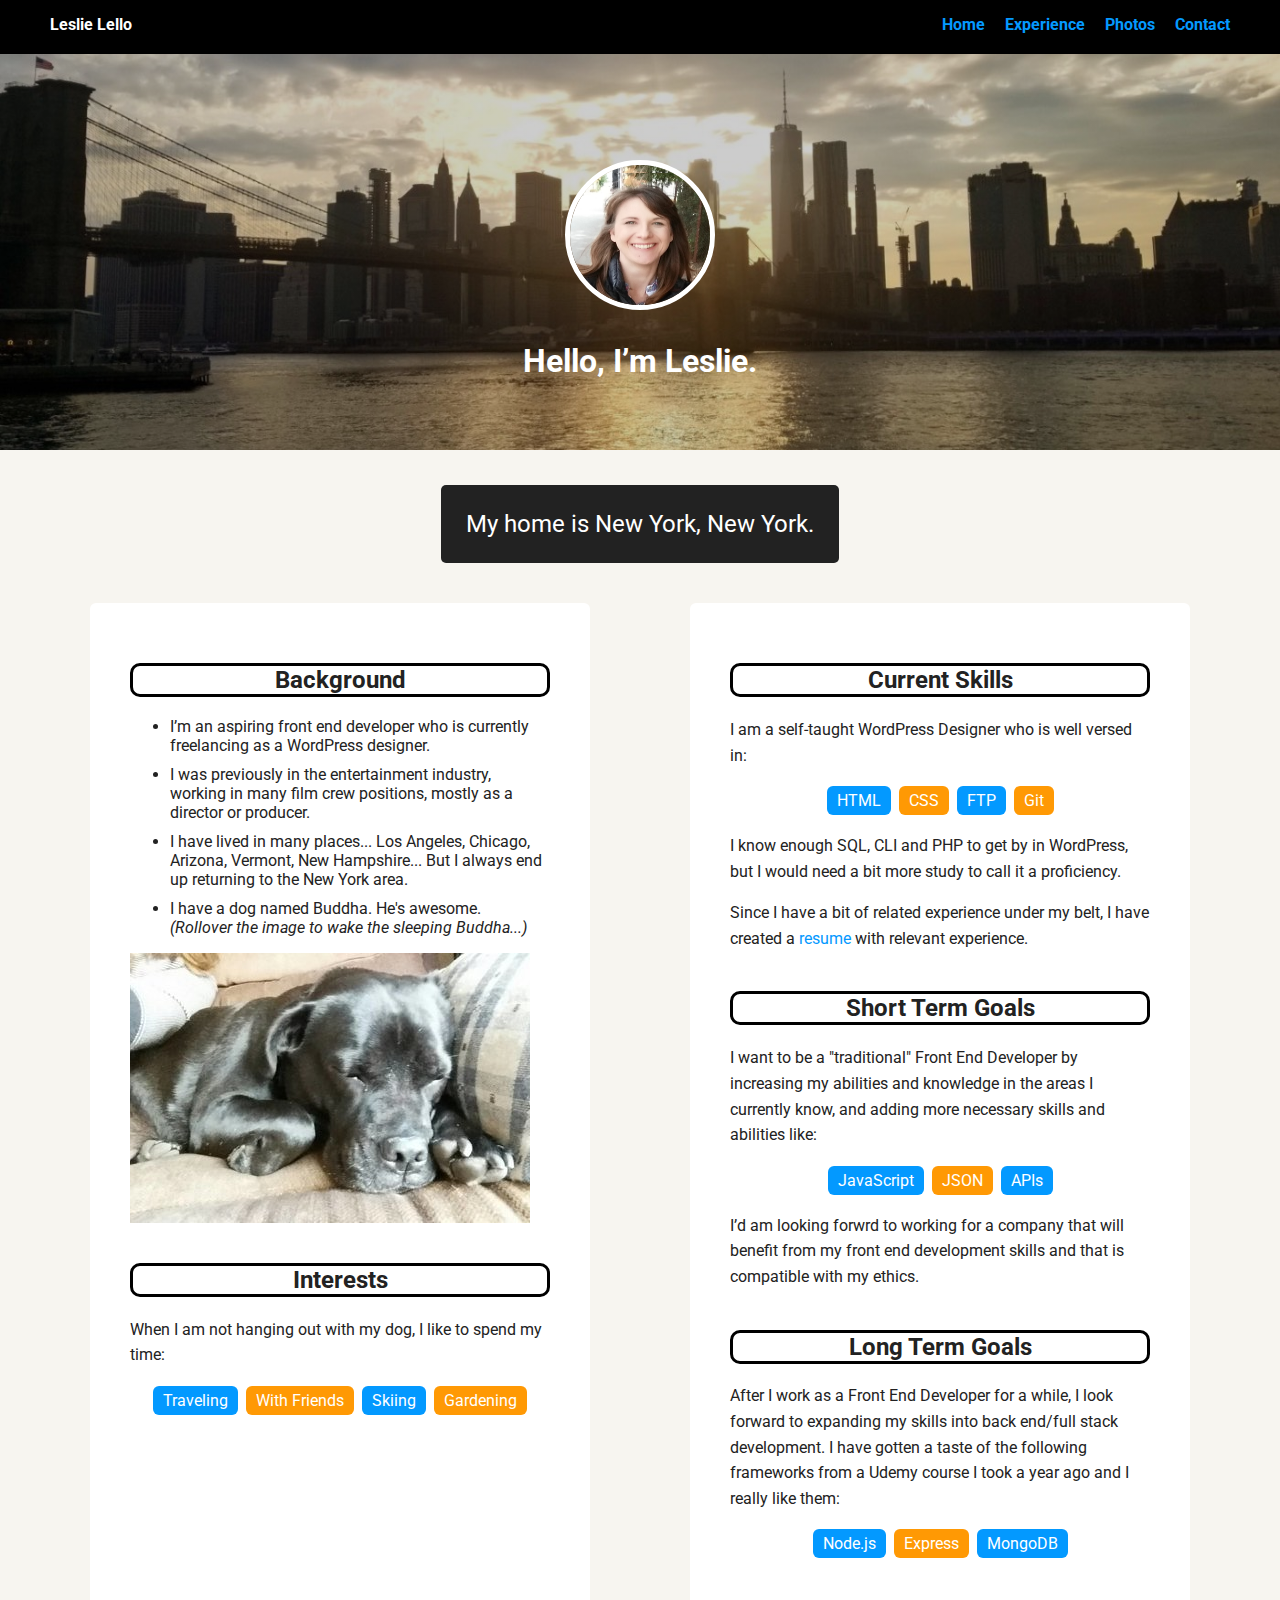
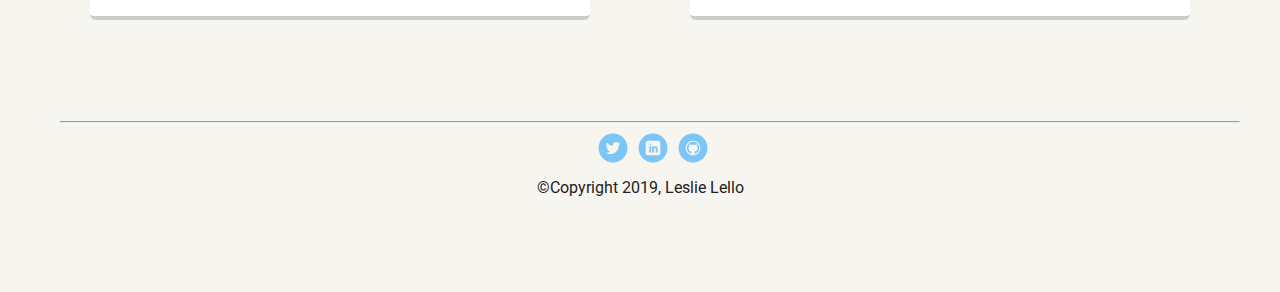
==== index.html @ 86c1a2fd "troubleshooting github/firefox spacing at top of page" ====
<!doctype html>
<html lang="en">
<head>
  <meta charset="utf-8">
  <title>Leslie Lello's Profile</title>
  <meta name="viewport" content="width=device-width, initial-scale=1.0">
  <link rel="stylesheet" href="styles.css">

<style type="text/css"> 
    @-moz-document url-prefix() { 
        .main-nav { 
            margin-top:40px; 
        } 
    } 
</style> <!--
code source: https://www.geeksforgeeks.org/targeting-only-firefox-with-css/ This did not fix extra space above nav bar in GitHub pages, but worked viewing page from local on Firefox. main-nav is positioned properly in Brave and Chrome without any extra code. Also tried Padding-Top.-->

  <link href="https://fonts.googleapis.com/css?family=Muli%7CRoboto:400,300,500,700,900" rel="stylesheet"></head>
  <body>

    <div class="main-nav">
        <ul class="nav">
          <li class="name">Leslie Lello</li>
          <li><a href="index.html">Home</a></li>
          <li><a href="resume.html">Experience</a></li>
          <li><a href="photos.html">Photos</a></li>
          <li><a href="contact.html">Contact</a></li>
        </ul>
    </div>

    <header>
      <img src="images/leslie_lello_headshot.jpg" alt="Picture of Leslie Lello" class="profile-image">
      <h1 class="tag name" id="hello">Hello, I’m Leslie.</h1>

    </header>
    <p class="tag location">My home is New York, New York.</p>
    <main class="flex">
      <div class="card">
        <h2 class="card-title">Background</h2>
        <ul>
          <li class="bg-list-item">I’m an aspiring front end developer who is currently freelancing as a WordPress designer.</li>
          <li class="bg-list-item">I was previously in the entertainment industry, working in many film crew positions, mostly as a director or producer.</li>
          <li class="bg-list-item">I have lived in many places... Los Angeles, Chicago, Arizona, Vermont, New Hampshire... But I always end up returning to the New York area.</li>
          <li class="bg-list-item">I have a dog named Buddha. He's awesome. <br><em>(Rollover the image to wake the sleeping Buddha...)</em></li>
        </ul>
          <!-- <img src="images/buddha_dog_20161110_115504.jpg" class="gallery-item swap-on-hover__front-image" alt="Sleeping Buddha the Dog" id="buddhadog"> -->
          <div class="gallery-item" id="buddhadog">
        </div>


       
        <h2 class="card-title">Interests</h2>
        <p>When I am not hanging out with my dog, I like to spend my time:</p>
        <ul class="skills">
          <li>Traveling</li>
          <li>With Friends</li>
          <li>Skiing</li>
          <li>Gardening</li>
        </ul>
      </div>


      <div class="card">
          <h2 class="card-title">Current Skills</h2>
          <p>I am a self-taught WordPress Designer who is well versed in:</p>
          <ul class="skills">
            <li>HTML</li>
            <li>CSS</li>
            <li>FTP</li>
            <li>Git</li>
          </ul>
          <p>I know enough SQL, CLI and PHP to get by in WordPress, but I would need a bit more study to call it a proficiency.</p>
          <p>Since I have a bit of related experience under my belt, I have created a <a href="resume.html">resume</a> with relevant experience.</p>

        <h2 class="card-title">Short Term Goals</h2>
        <p>I want to be a "traditional" Front End Developer by increasing my abilities and knowledge in the areas I currently know, and adding more necessary skills and abilities like:</p>
        <ul class="skills">
          <li>JavaScript</li>
          <li>JSON</li>
          <li>APIs</li>
        </ul>
        <p>I’d am looking forwrd to working for a company that will benefit from my front end development skills and that is compatible with my ethics.</p>

        <h2 class="card-title">Long Term Goals</h2>
        <p>After I work as a Front End Developer for a while, I look forward to expanding my skills into back end/full stack development. I have gotten a taste of the following frameworks from a Udemy course I took a year ago and I really like them:</p>
        <ul class="skills">
          <li>Node.js</li>
          <li>Express</li>
          <li>MongoDB</li>
        </ul>
      </div> 

    </main>
    <footer>
      <hr>
      <ul>
        <li><a href="http://twitter.com/leslielello" target="_blank" class="social twitter">Twitter</a></li>
        <li><a href="https://www.linkedin.com/in/leslielello/" target="_blank" class="social linkedin">LinkedIn</a></li>
        <li><a href="https://github.com/RoadDragon/" target="_blank" class="social github">Github</a></li>
      </ul>
      <p class="copyright">&copy;Copyright 2019, Leslie Lello</p>
    </footer>
  </body>
  </html>
---- styles.css ----
/* Global Layout Set-up */
* { 
  box-sizing: border-box;
}
  
body {
  margin: 0;
  padding: 0;
  text-align: center;
  font-family: 'Roboto', sans-serif;
  color: #222;
  background: #f7f5f0;
}
/* Link Styles */

a {
  text-decoration: none;
  color: #0499ff;
}
a:hover {
  color: #6633ff;
}

/* Section Styles */

.main-nav {
  width: 100%;
  background: black;
  min-height: 30px;
  padding: 10px;
  position: fixed;
  text-align: center;
}
.nav {
  display: flex;
  justify-content: space-around;
  font-weight: 700;
  list-style-type: none;
  margin: 0 auto;
  padding: 0;
}
.nav .name {
  display: none;
}
.nav li {
  padding: 5px 10px 10px 10px;
}
.nav a {
  transition: all .5s;
}
.nav a:hover {
  color: white
}

header {
  text-align: center;
  background: linear-gradient(0deg,rgba(0,0,0,0.2),rgba(0,0,0,0.2)), url('images/ManhattanSkylineFromBrooklyn_Fotor.jpg') no-repeat top center ;
  background-size: cover;
  overflow: hidden;
  padding-top: 60px;
}
/* Code Source for linear-gradient: https://stackoverflow.com/questions/36679649/how-to-add-a-color-overlay-to-a-background-image */

header {
  line-height: 1.5;
}
header .profile-image {
  margin-top: 100px;
  width: 150px;
  height: 150px;
  border-radius: 50%;
  border: 5px solid white;
  transition: all .5s;
}
header .profile-image:hover {
  transform: scale(1.2) rotate(360deg);
}
.tag {
  /* background-color: #efefef; */
  color: white;
  padding: 10px;
  border-radius: 5px;
  display: table;
  margin: 10px auto;
} 

/* 
#hello {
  border: #000000 3px solid;
} */

.bg-list-item {
  margin-bottom: 10px;
}

.location {
  background-color: #222;
  color: white;
  padding: 25px;
  margin-top: 35px;
  font-size: 1.5em;
}
.card {
  margin: 30px;
  padding: 20px 40px 40px;
  max-width: 500px;
  text-align: left;
  background: #fff;
  border-bottom: 4px solid #ccc;
  border-radius: 6px;
}
.card:hover {
  border-color: #ff99ff;
}

ul.skills {
  padding: 0;
  text-align: center;
}

.skills li {
  border-radius: 6px;
  display: inline-block;
  background: #ff9904;
  color: white;
  padding: 5px 10px;
  margin: 2px;
}

.skills li:nth-child(odd) {
  background: #0399ff;
}
#buddhadog{
  background: url(images/buddha_dog_20161110_115504.jpg) no-repeat;
  width: 436px;
  height: 270px;
}

#buddhadog:hover {
    background: url(images/20171030_120211-ANIMATION.gif) no-repeat;
    width: 360px;
    height: 640px;
}
/* Code Source for Rollover: https://stackoverflow.com/questions/15468037/basic-css-hover-image-swap */

.swap-on-hover__front-image{
  transition: opacity .5s linear;
  cursor: pointer;
  opacity: 0;
}

footer {
  width: 100%;
  min-height: 30px;
  padding: 20px 0 40px 20px;
}

footer .copyright {
  top: -8px;
  margin-right: 20px;
  font-size: .75em;
}

footer ul {
  list-style-type: none;
  margin: 0;
  padding: 0;
}

footer ul li {
  display: inline-block;
}

a.social {
  display: inline-block;
  text-indent: -9999px;
  margin-left: 5px;
  width: 30px;
  height: 30px;
  background-size: 30px 30px;
  opacity: .5;
  transition: all .25s;
}
a.twitter {
  background-image: url(images/twitter.svg);
}
a.linkedin {
  background-image: url(images/linkedin.svg);
}
a.github {
  background-image: url(images/github.svg);
}
a.social:hover {
  opacity: 1;
}
.clearfix {
  clear: both;
}

/* Styles for larger screens */
@media screen and (min-width: 720px) {
  
  .flex {
      display: flex;
      max-width: 1200px;
      justify-content: space-around;
      margin: 0 auto;
  }

  header {
    min-height: 450px;
  }

  .nav {
    max-width: 1200px;
  }

  .nav .name {
    display: block;
    margin-right: auto;
    color: white;
  }

  /* main {
    padding-top: 50px;
  } */

  main p {
    line-height: 1.6em;
  }

  footer {
    font-size: 1.3em;
    max-width: 1200px;
    margin: 40px auto;
  }

}

  h3 {
      color: maroon;
      letter-spacing: 2px;
      margin-top: 50px;
}

  .card-title {
      text-align: center;
      border: solid black 3px;
      border-radius: 10px;
      margin-top: 40px;
 
}


/* photos.html  */

.gallery-item {
  max-width: 400px; 
  padding: 10px;
 }
 
 .italic {
   font-style:italic;
 }


 /* resume.html */

#main-resume {
  padding-top: 0;
}

.resume-section-title {
  text-transform:uppercase;
}

#resume-head-text {
  margin-bottom: 50px;
}

aside {
  color: grey;
}
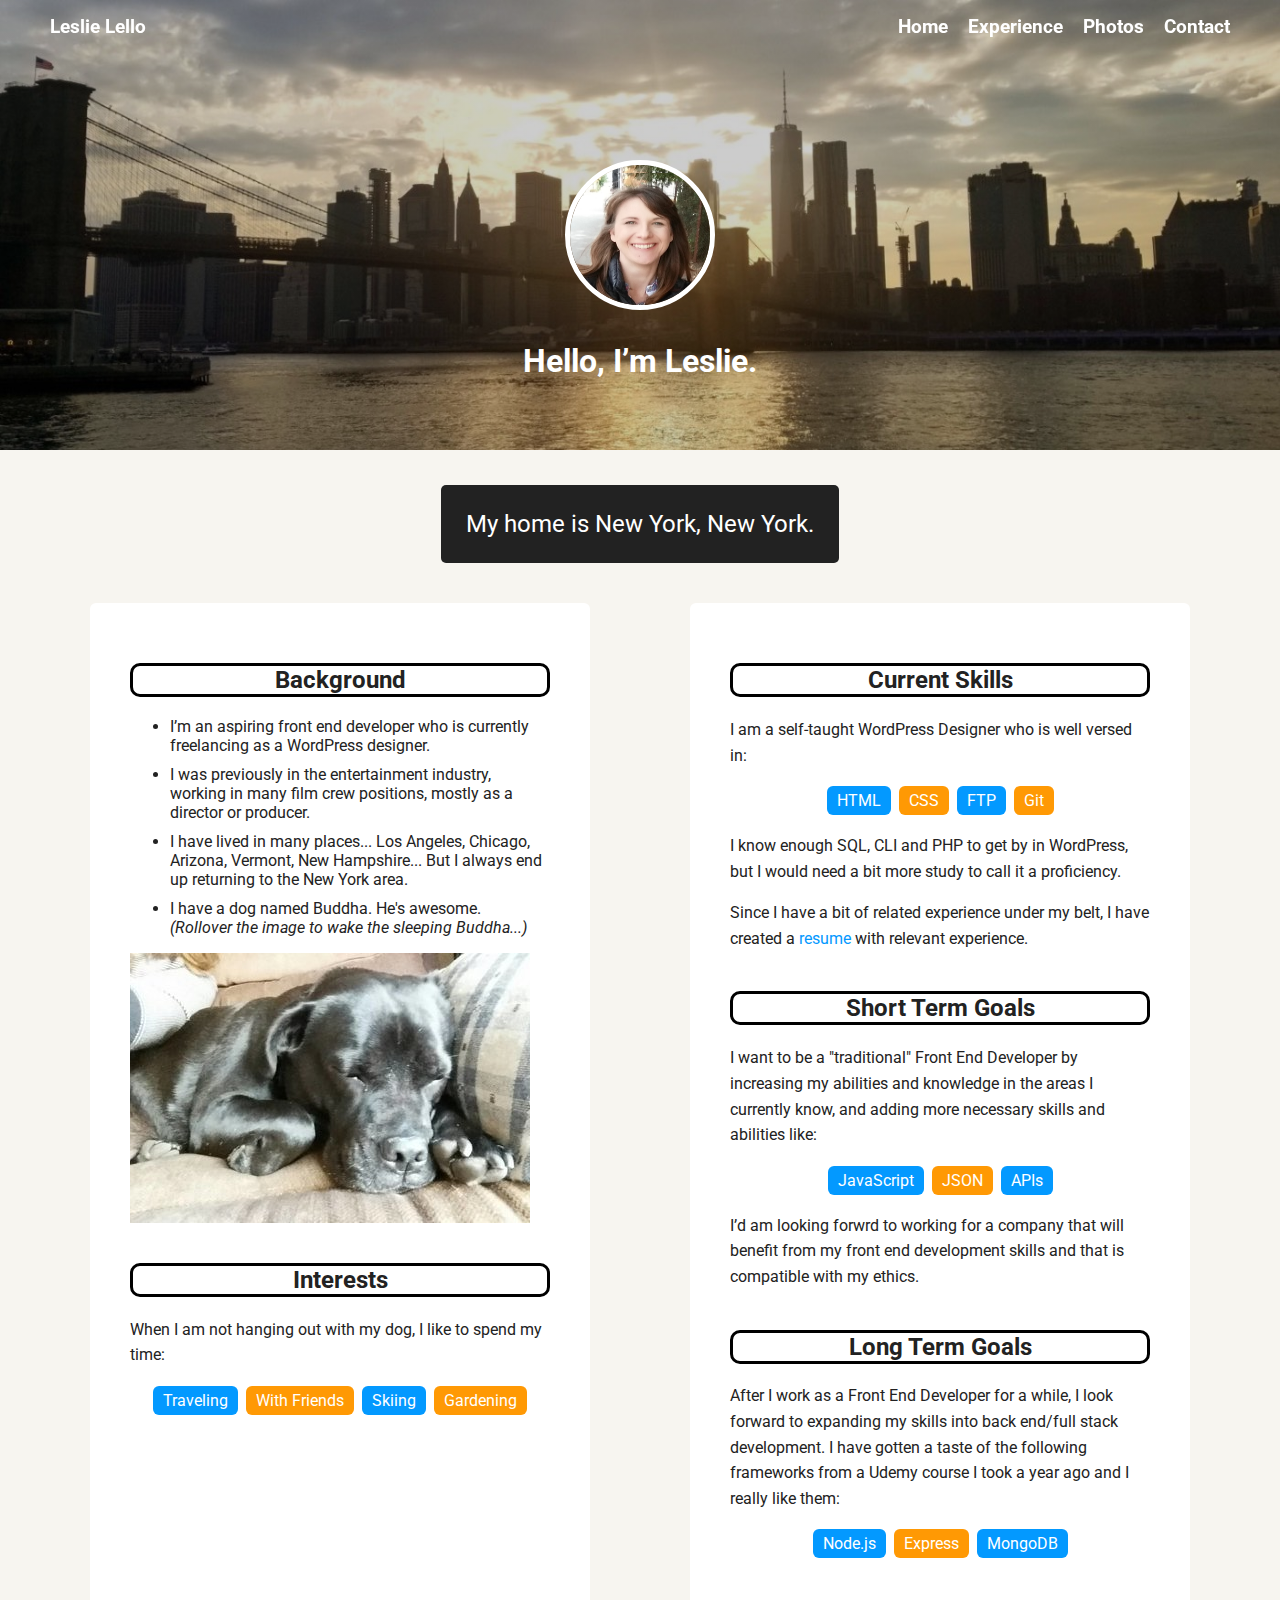
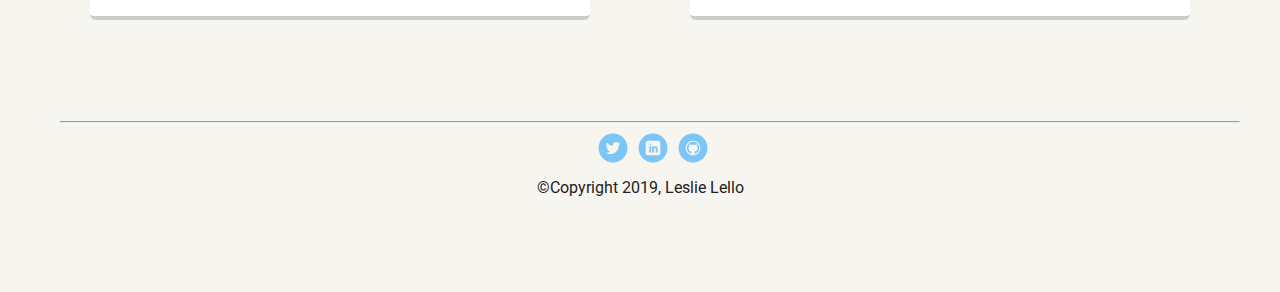
==== commit 12691ab4: "edit .nav on index.html" ====
--- a/index.html
+++ b/index.html
@@ -6,14 +6,14 @@
   <meta name="viewport" content="width=device-width, initial-scale=1.0">
   <link rel="stylesheet" href="styles.css">
 
-<style type="text/css"> 
+<!-- <style type="text/css"> 
     @-moz-document url-prefix() { 
-        .main-nav { 
-            margin-top:40px; 
+        div.main-nav { 
+            top:0; 
         } 
     } 
-</style> <!--
-code source: https://www.geeksforgeeks.org/targeting-only-firefox-with-css/ This did not fix extra space above nav bar in GitHub pages, but worked viewing page from local on Firefox. main-nav is positioned properly in Brave and Chrome without any extra code. Also tried Padding-Top.-->
+</style> 
+code source: https://www.geeksforgeeks.org/targeting-only-firefox-with-css/ This did not fix extra space above nav bar in GitHub pages, but worked viewing page from local on Firefox. main-nav is positioned properly in Brave and Chrome without any extra code. Also tried padding-top and margin-top. used both main-nav selector and div.main-nav selector.-->
 
   <link href="https://fonts.googleapis.com/css?family=Muli%7CRoboto:400,300,500,700,900" rel="stylesheet"></head>
   <body>
--- a/styles.css
+++ b/styles.css
@@ -18,14 +18,14 @@
   color: #0499ff;
 }
 a:hover {
-  color: #6633ff;
+  color: #ffbe33;
 }
 
 /* Section Styles */
 
 .main-nav {
   width: 100%;
-  background: black;
+  background: rgba(0,0,0,0);
   min-height: 30px;
   padding: 10px;
   position: fixed;
@@ -39,17 +39,25 @@
   margin: 0 auto;
   padding: 0;
 }
+
+.name {
+  color:black;
+}
+
 .nav .name {
   display: none;
+  font-size: 1.2em;
 }
 .nav li {
   padding: 5px 10px 10px 10px;
 }
 .nav a {
   transition: all .5s;
+  color: white;
+  font-size: 1.2em;
 }
 .nav a:hover {
-  color: white
+  color: #FF9904;
 }
 
 header {
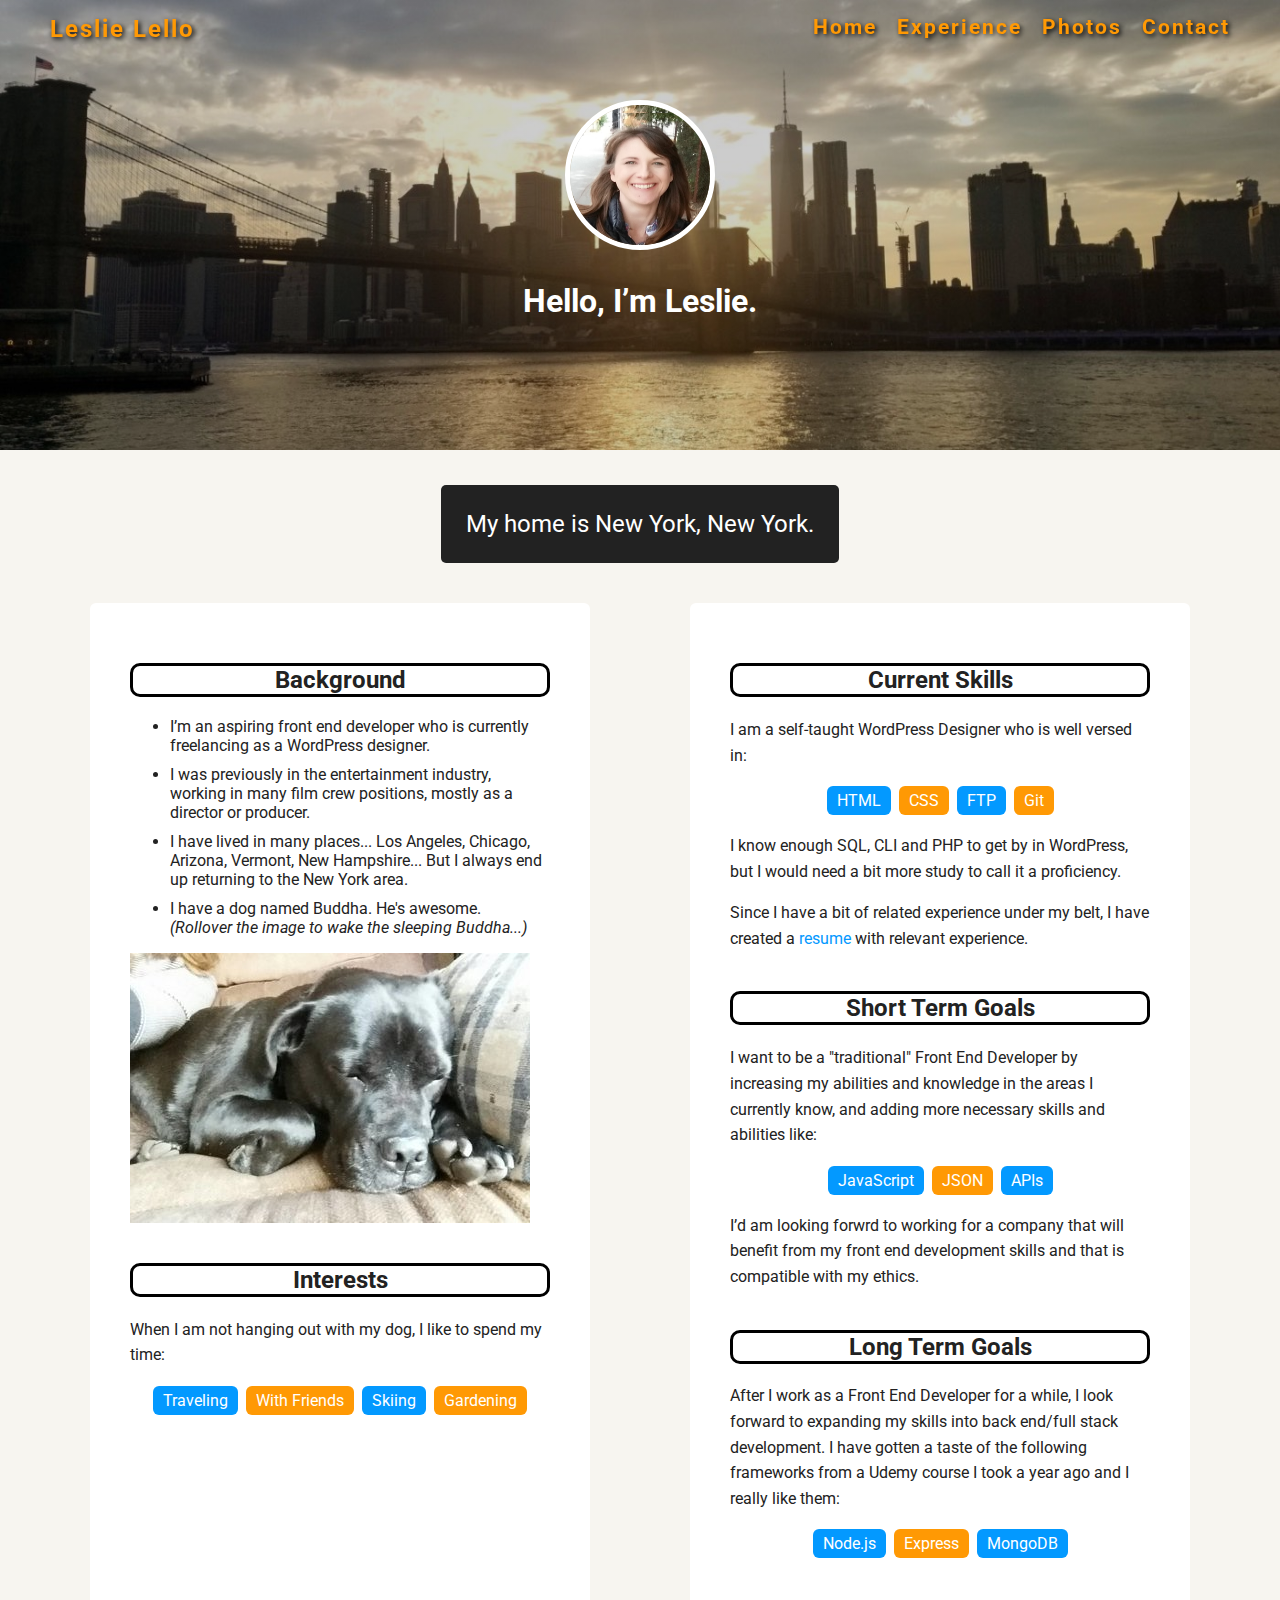
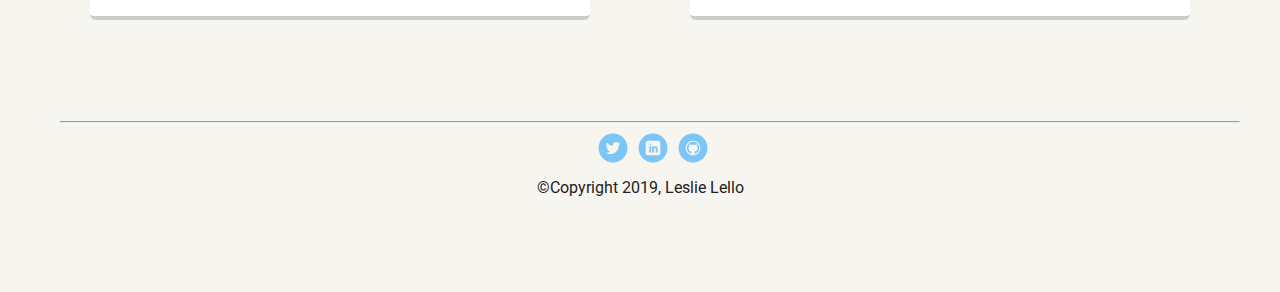
==== commit 82148c55: "add text-shadow to nav text" ====
--- a/index.html
+++ b/index.html
@@ -1,6 +1,15 @@
 <!doctype html>
 <html lang="en">
 <head>
+  <script>
+      $(function () {
+      $(document).scroll(function () {
+        var $nav = $(".navbar-fixed-top");
+        $nav.toggleClass('scrolled', $(this).scrollTop() > $nav.height());
+      });
+    });
+  </script>
+
   <meta charset="utf-8">
   <title>Leslie Lello's Profile</title>
   <meta name="viewport" content="width=device-width, initial-scale=1.0">
@@ -13,12 +22,14 @@
         } 
     } 
 </style> 
-code source: https://www.geeksforgeeks.org/targeting-only-firefox-with-css/ This did not fix extra space above nav bar in GitHub pages, but worked viewing page from local on Firefox. main-nav is positioned properly in Brave and Chrome without any extra code. Also tried padding-top and margin-top. used both main-nav selector and div.main-nav selector.-->
+code source: https://www.geeksforgeeks.org/targeting-only-firefox-with-css/ This did not fix extra space above nav bar in GitHub pages, but worked viewing page from local on Firefox. main-nav is positioned properly in Brave and Chrome without any extra code. Also tried padding-top and margin-top. used both main-nav selector and div.main-nav selector.
+
+I then tried to add javascript to have a background added as I scroll down but that is not working and way beyond what is required for this project so I am going to leave it as is. The JavaScript was pulled from these pages: https://jsfiddle.net/we9L9h2r/ and https://stackoverflow.com/questions/23706003/changing-nav-bar-color-after-scrolling -->
 
   <link href="https://fonts.googleapis.com/css?family=Muli%7CRoboto:400,300,500,700,900" rel="stylesheet"></head>
   <body>
 
-    <div class="main-nav">
+    <div class="main-nav navbar-fixed-top">
         <ul class="nav">
           <li class="name">Leslie Lello</li>
           <li><a href="index.html">Home</a></li>
--- a/styles.css
+++ b/styles.css
@@ -1,6 +1,11 @@
 /* Global Layout Set-up */
 * { 
   box-sizing: border-box;
+}
+
+.navbar-fixed-top.scrolled {
+  background-color: rgba(0,0,0,0.5); !important;
+  transition: background-color 200ms linear;
 }
   
 body {
@@ -18,7 +23,7 @@
   color: #0499ff;
 }
 a:hover {
-  color: #ffbe33;
+  color: #FF9904;
 }
 
 /* Section Styles */
@@ -46,15 +51,19 @@
 
 .nav .name {
   display: none;
-  font-size: 1.2em;
+  font-size: 1.5em;
+  letter-spacing: 2px;
+  text-shadow: 2px 2px 5px black;
 }
 .nav li {
   padding: 5px 10px 10px 10px;
 }
 .nav a {
   transition: all .5s;
-  color: white;
-  font-size: 1.2em;
+  color: #FF9904;
+  font-size: 1.3em;
+  letter-spacing: 2px;
+  text-shadow: 2px 2px 5px black;
 }
 .nav a:hover {
   color: #FF9904;
@@ -65,7 +74,7 @@
   background: linear-gradient(0deg,rgba(0,0,0,0.2),rgba(0,0,0,0.2)), url('images/ManhattanSkylineFromBrooklyn_Fotor.jpg') no-repeat top center ;
   background-size: cover;
   overflow: hidden;
-  padding-top: 60px;
+  /* padding-top: 60px; */
 }
 /* Code Source for linear-gradient: https://stackoverflow.com/questions/36679649/how-to-add-a-color-overlay-to-a-background-image */
 
@@ -226,7 +235,7 @@
   .nav .name {
     display: block;
     margin-right: auto;
-    color: white;
+    color: #FF9904;
   }
 
   /* main {
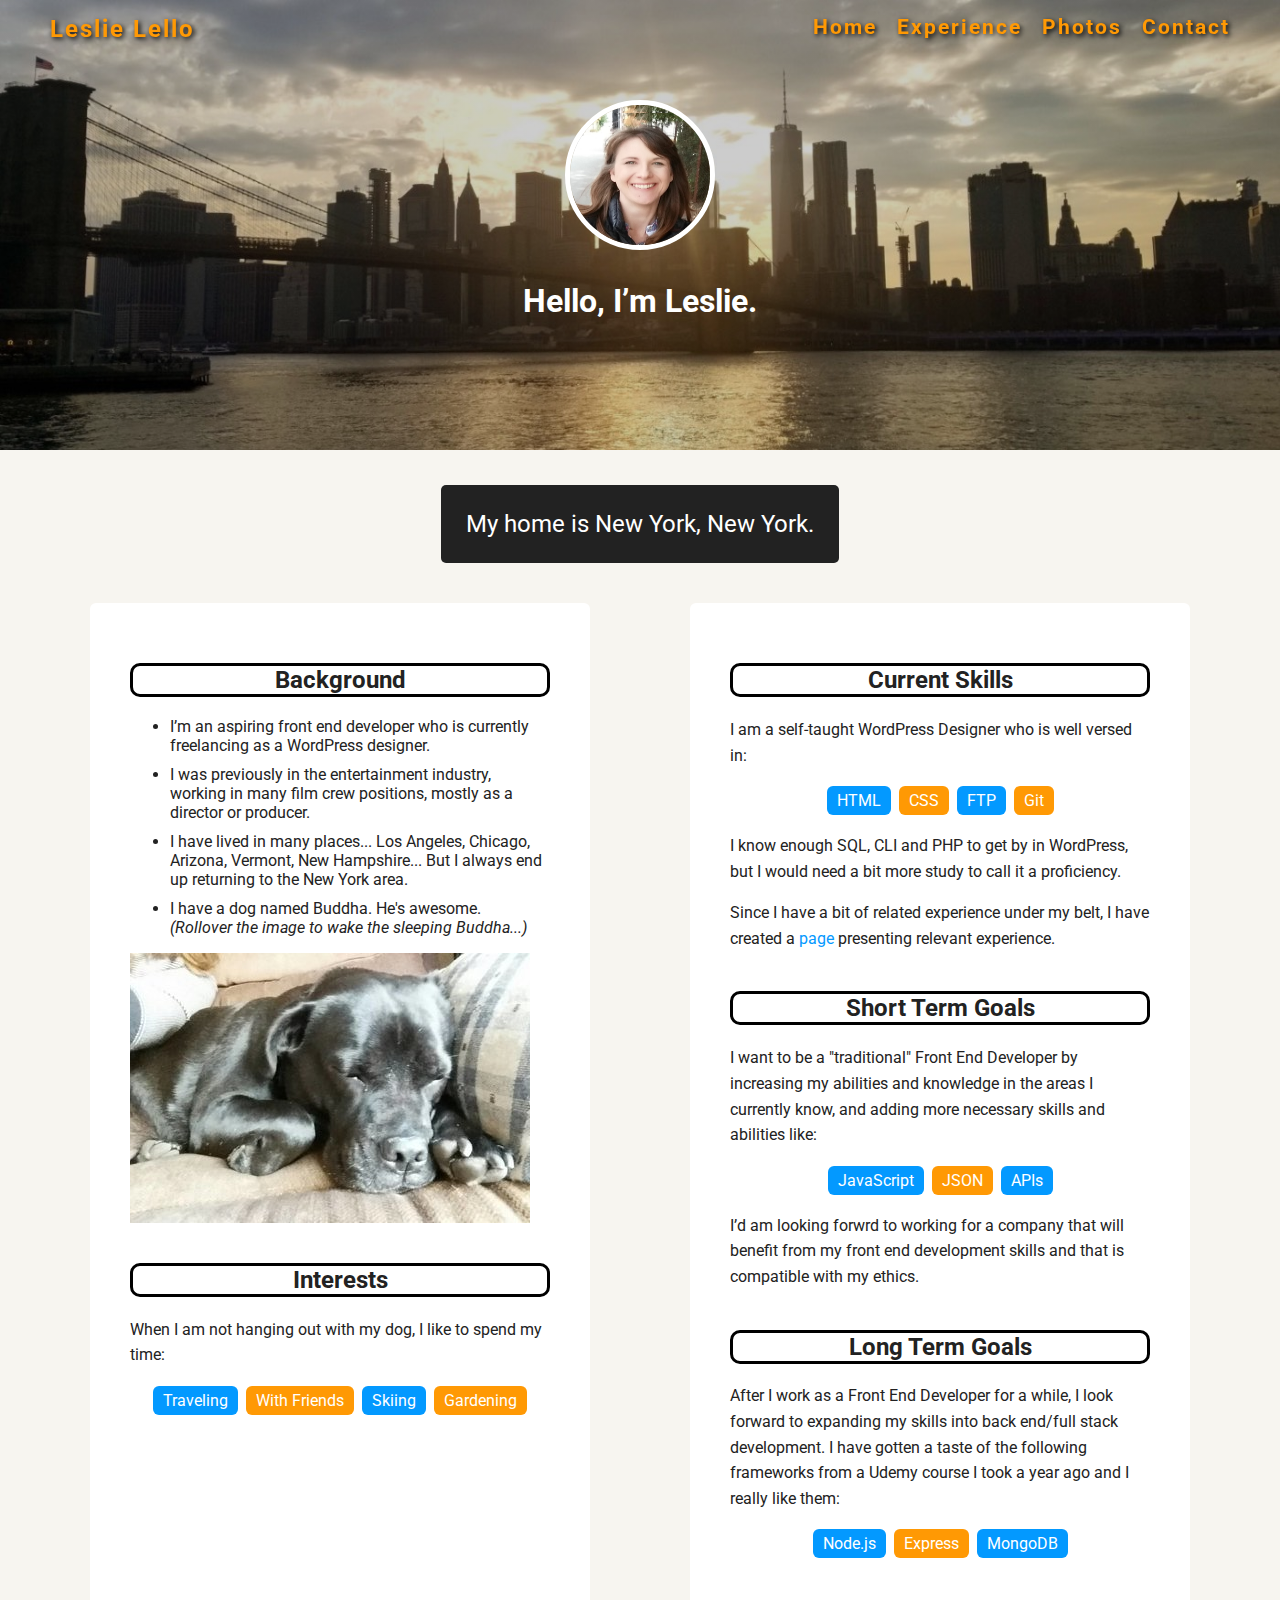
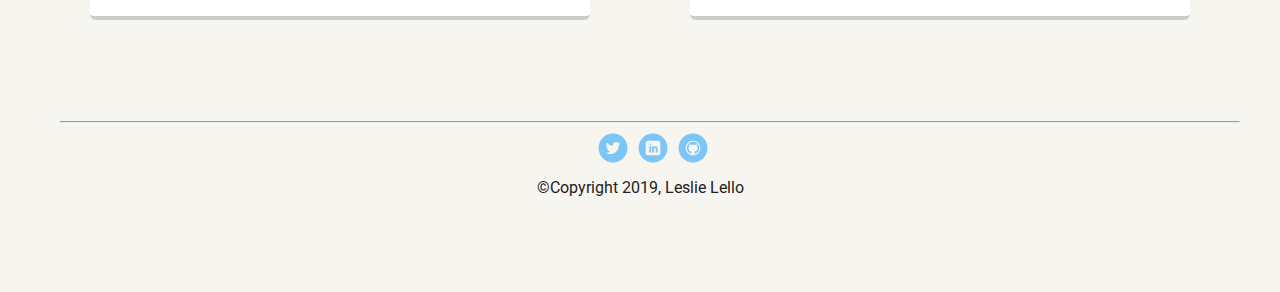
==== commit 86e6bacf: "change resume.html to experience.html" ====
--- a/index.html
+++ b/index.html
@@ -1,14 +1,7 @@
 <!doctype html>
 <html lang="en">
 <head>
-  <script>
-      $(function () {
-      $(document).scroll(function () {
-        var $nav = $(".navbar-fixed-top");
-        $nav.toggleClass('scrolled', $(this).scrollTop() > $nav.height());
-      });
-    });
-  </script>
+
 
   <meta charset="utf-8">
   <title>Leslie Lello's Profile</title>
@@ -29,11 +22,11 @@
   <link href="https://fonts.googleapis.com/css?family=Muli%7CRoboto:400,300,500,700,900" rel="stylesheet"></head>
   <body>
 
-    <div class="main-nav navbar-fixed-top">
+    <div class="main-nav navbar-fixed-top" id="mynav">
         <ul class="nav">
           <li class="name">Leslie Lello</li>
           <li><a href="index.html">Home</a></li>
-          <li><a href="resume.html">Experience</a></li>
+          <li><a href="experience.html">Experience</a></li>
           <li><a href="photos.html">Photos</a></li>
           <li><a href="contact.html">Contact</a></li>
         </ul>
@@ -81,7 +74,7 @@
             <li>Git</li>
           </ul>
           <p>I know enough SQL, CLI and PHP to get by in WordPress, but I would need a bit more study to call it a proficiency.</p>
-          <p>Since I have a bit of related experience under my belt, I have created a <a href="resume.html">resume</a> with relevant experience.</p>
+          <p>Since I have a bit of related experience under my belt, I have created a <a href="experience.html">page</a> presenting relevant experience.</p>
 
         <h2 class="card-title">Short Term Goals</h2>
         <p>I want to be a "traditional" Front End Developer by increasing my abilities and knowledge in the areas I currently know, and adding more necessary skills and abilities like:</p>
--- a/styles.css
+++ b/styles.css
@@ -3,10 +3,6 @@
   box-sizing: border-box;
 }
 
-.navbar-fixed-top.scrolled {
-  background-color: rgba(0,0,0,0.5); !important;
-  transition: background-color 200ms linear;
-}
   
 body {
   margin: 0;
@@ -281,7 +277,7 @@
  }
 
 
- /* resume.html */
+ /* experience.html */
 
 #main-resume {
   padding-top: 0;
